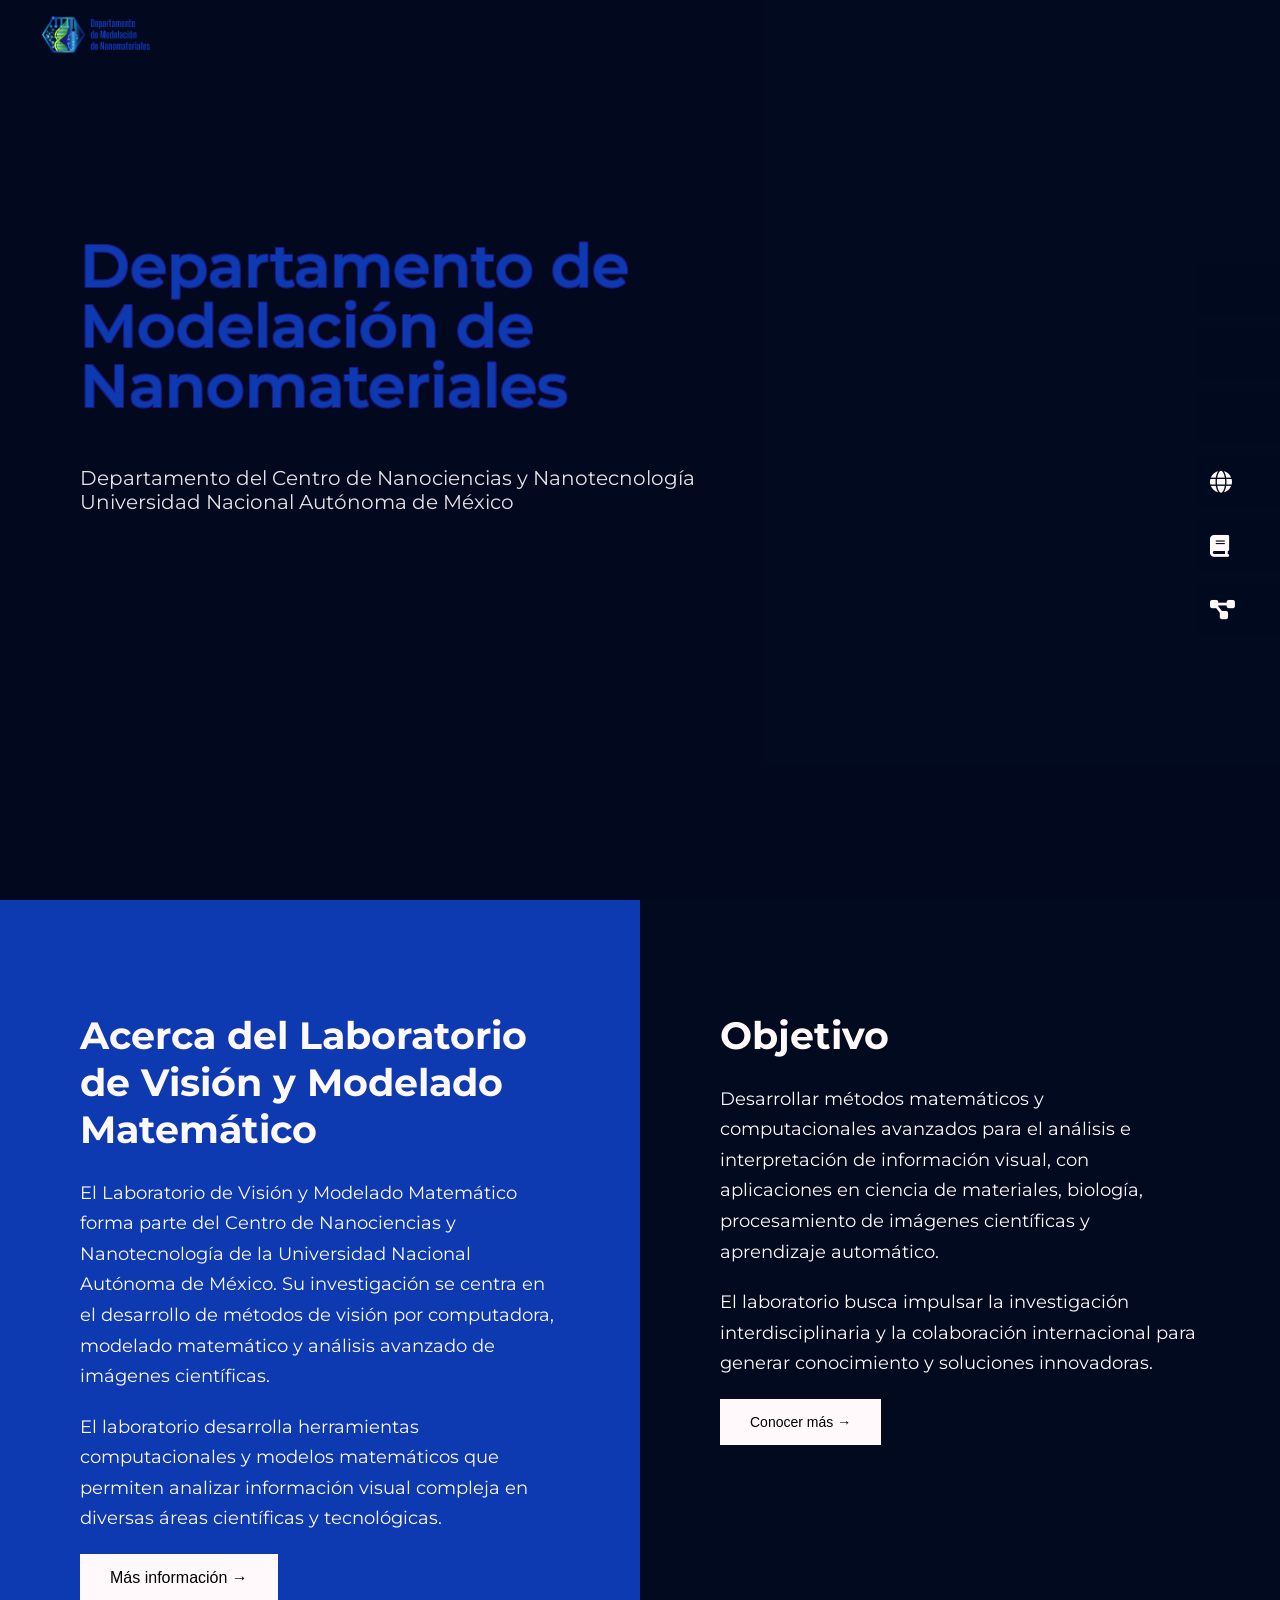
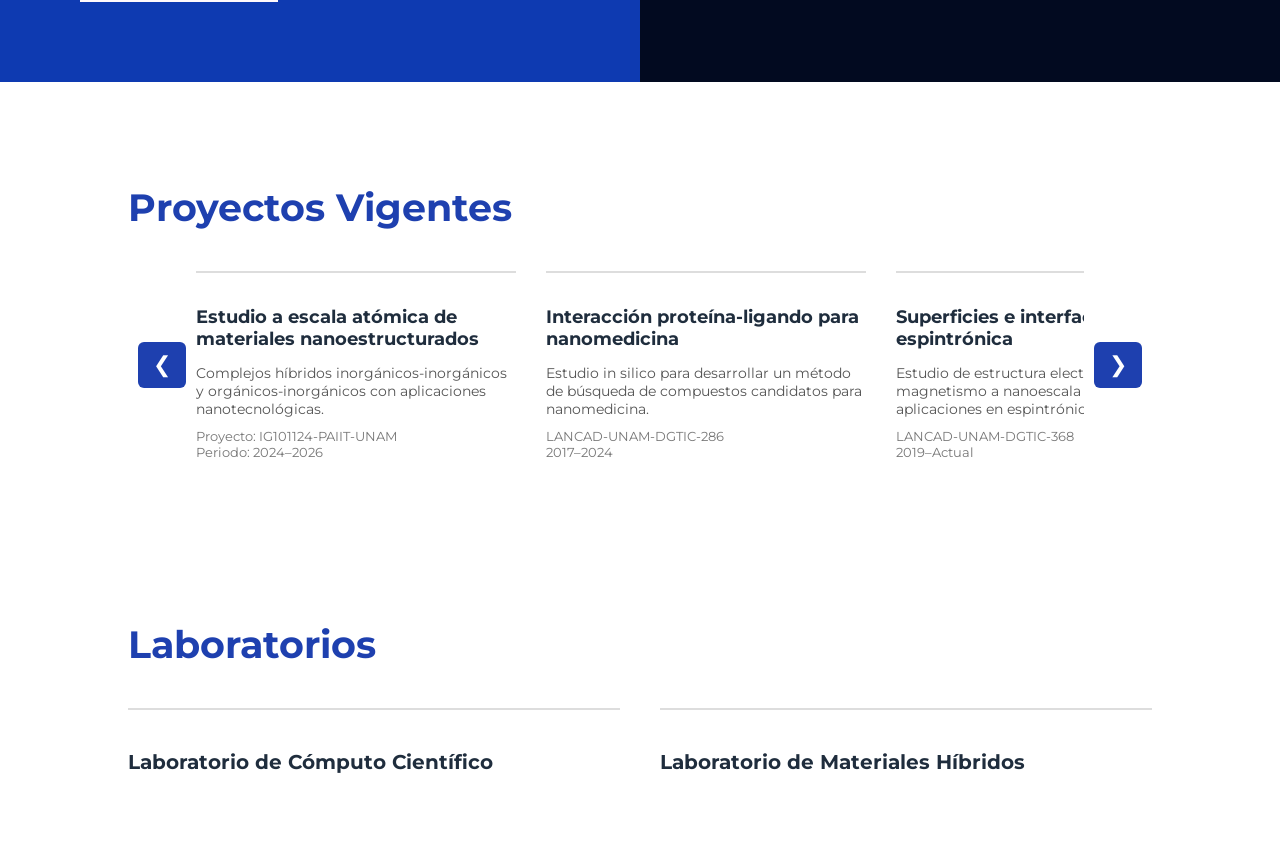
==== index.html @ 8026dc90 "Add files via upload" ====
<!DOCTYPE html>
<html lang="es">

<script src="script.js"></script>
<head>

<meta charset="UTF-8">
<meta name="viewport" content="width=device-width, initial-scale=1">

<title>LVMM</title>

<link rel="stylesheet" href="style.css">

<link rel="stylesheet"
href="https://cdnjs.cloudflare.com/ajax/libs/font-awesome/6.5.0/css/all.min.css">

<link href="https://fonts.googleapis.com/css2?family=Montserrat:wght@300;400;700&display=swap" rel="stylesheet">

</head>


<body>


<!-- HERO -->

<section class="hero">

<video autoplay muted loop class="video-bg">
<source src="videounam.mp4" type="video/mp4">
</video>

<div class="overlay"></div>


<!-- LOGO -->

<header class="top-bar">

<div class="logo-fixed">
<img src="logo.png">
</div>

</header>

<!-- TEXTO PRINCIPAL -->

<div class="hero-text">

<h1>
Departamento de <br>
Modelación de<br>
Nanomateriales
</h1>

<p>

Departamento del Centro de Nanociencias y Nanotecnología  
Universidad Nacional Autónoma de México

</p>

</div>

</section>



<!-- MENU DERECHO -->

<nav class="menu-right">

<ul>

<li>
<a href="#">
<i class="fas fa-microscope"></i>
<span>Líneas de investigación</span>
</a>
</li>

<li>
<a href="#">
<i class="fas fa-user"></i>
<span>Personal académico</span>
</a>
</li>

<li>
<a href="#">
<i class="fas fa-user-graduate"></i>
<span>Estudiantes asociados</span>
</a>
</li>

<li>
<a href="#">
<i class="fas fa-globe"></i>
<span>Colaboradores</span>
</a>
</li>

<li>
<a href="#">
<i class="fas fa-book"></i>
<span>Publicaciones</span>
</a>
</li>

<li>
<a href="#">
<i class="fas fa-diagram-project"></i>
<span>Proyectos</span>
</a>
</li>

</ul>

</nav>

<section class="about-section">

<div class="about-left">

<h2>Acerca del Laboratorio de Visión y Modelado Matemático</h2>

<p>
El Laboratorio de Visión y Modelado Matemático forma parte del 
Centro de Nanociencias y Nanotecnología de la Universidad Nacional Autónoma de México.
Su investigación se centra en el desarrollo de métodos de visión por computadora,
modelado matemático y análisis avanzado de imágenes científicas.
</p>

<p>
El laboratorio desarrolla herramientas computacionales y modelos matemáticos
que permiten analizar información visual compleja en diversas áreas científicas
y tecnológicas.
</p>

<button class="btn">
Más información →
</button>

</div>



<div class="about-right">

<h2>Objetivo</h2>

<p>
Desarrollar métodos matemáticos y computacionales avanzados
para el análisis e interpretación de información visual,
con aplicaciones en ciencia de materiales, biología,
procesamiento de imágenes científicas y aprendizaje automático.
</p>

<p>
El laboratorio busca impulsar la investigación interdisciplinaria
y la colaboración internacional para generar conocimiento
y soluciones innovadoras.
</p>

<button class="btn-light">
Conocer más →
</button>

</div>

</section>

<section class="projects">

<h2 class="section-title">Proyectos Vigentes</h2>

<div class="slider-container">

<button class="nav prev">&#10094;</button>

<div class="project-slider" id="slider">

<div class="project-card">
<h3>Estudio a escala atómica de materiales nanoestructurados</h3>
<p>
Complejos híbridos inorgánicos-inorgánicos y orgánicos-inorgánicos con aplicaciones nanotecnológicas.
</p>
<span>Proyecto: IG101124-PAIIT-UNAM</span>
<span>Periodo: 2024–2026</span>
</div>

<div class="project-card">
<h3>Interacción proteína-ligando para nanomedicina</h3>
<p>
Estudio in silico para desarrollar un método de búsqueda de compuestos candidatos para nanomedicina.
</p>
<span>LANCAD-UNAM-DGTIC-286</span>
<span>2017–2024</span>
</div>

<div class="project-card">
<h3>Superficies e interfaces para espintrónica</h3>
<p>
Estudio de estructura electrónica y magnetismo a nanoescala en materiales con aplicaciones en espintrónica.
</p>
<span>LANCAD-UNAM-DGTIC-368</span>
<span>2019–Actual</span>
</div>

<div class="project-card">
<h3>Materiales para espintrónica – LNS</h3>
<p>
Superficies e interfaces de materiales con aplicaciones en espintrónica.
</p>
<span>Proyecto 201901040N</span>
<span>2019–2022</span>
</div>

<div class="project-card">
<h3>Aleaciones de Heusler</h3>
<p>
Efecto de los arreglos atómicos superficiales en las propiedades magnéticas.
</p>
<span>Centro Nacional de Supercómputo (IPICYT)</span>
<span>2020–2022</span>
</div>

<div class="project-card">
<h3>Materiales 2D tipo MXenes</h3>
<p>
Estudio de carburos, carbonitruros y nitruros de metales de transición.
</p>
<span>IN110820-DGAPA-PAPIIT</span>
</div>

<div class="project-card">
<h3>Estructura electrónica de materiales</h3>
<p>
Cálculos ab initio de propiedades electrónicas de materiales con aplicaciones tecnológicas.
</p>
<span>LANCAD-UNAM-DGTIC-084</span>
<span>2022–Actual</span>
</div>

<div class="project-card">
<h3>Materiales para espintrónica y energía</h3>
<p>
Proyecto de supercómputo para estudiar materiales aplicados a catálisis y almacenamiento de energía.
</p>
<span>LANCAD-UNAM-DGTIC-422</span>
<span>2023–2024</span>
</div>

<div class="project-card">
<h3>Simulaciones computacionales de materiales</h3>
<p>
Estudio de materiales con aplicaciones en espintrónica, catálisis y almacenamiento de energía.
</p>
<span>Proyecto 202303054N – LNS</span>
<span>2023–2024</span>
</div>

</div>

<button class="nav next">&#10095;</button>

</div>

</section>

<section class="laboratories">

<h2 class="section-title">Laboratorios</h2>

<div class="lab-container">

<div class="lab-card">
<h3>Laboratorio de Cómputo Científico</h3>
</div>

<div class="lab-card">
<h3>Laboratorio de Materiales Híbridos</h3>
</div>

</div>

</section>

</body>

</html>
---- style.css ----
/* VARIABLES DE COLOR DEL DEPARTAMENTO */
:root{
--azul-principal:#0E3AB1;
--azul-acento:#2CC4FC;
--azul-secundario:#099DF3;
--negro-cientifico:#020A20;
--blanco-suave:#FFF9FB;
}

/* CONFIGURACION GENERAL */
body{
margin:0;
font-family:'Montserrat', sans-serif;
background:var(--negro-cientifico);
color:var(--blanco-suave);
}

/* HERO */
.hero{
position:relative;
height:100vh;
overflow:hidden;
}

/* VIDEO */
.video-bg{
position:absolute;
width:100%;
height:100%;
object-fit:cover;
}



/* OSCURECER VIDEO */
.overlay{
position:absolute;
width:100%;
height:100%;
background:rgba(2,10,32,0.65);
}

/* BARRA SUPERIOR */
.top-bar{
position:fixed;
top:0;
left:0;
width:100%;
padding:15px 40px;
z-index:1000;
transition:0.4s;
}

/* CUANDO HACES SCROLL */
.top-bar.scrolled{
background:rgba(2,10,32,0.9);
backdrop-filter:blur(8px);
box-shadow:0 2px 10px rgba(0,0,0,0.3);
}

/* LOGO */
.logo-fixed img{
width:110px;
transition:0.3s;
}

/* LOGO MAS PEQUEÑO AL SCROLL */
.top-bar.scrolled img{
width:90px;
}

/* TEXTO PRINCIPAL */
.hero-text{
position:absolute;
top:40%;
left:80px;
transform:translateY(-50%);
color:var(--blanco-suave);
max-width:700px;
z-index:3;
}

.hero-text h1{
font-size:60px;
font-weight:600;
line-height:1;
color:var(--azul-principal);

/* CONTORNO */
text-shadow:
-1px -1px 0 #1C177F,
1px -1px 0 #1C177F,
-1px 1px 0 #1C177F,
1px 1px 0 #1C177F;
}

.hero-text p{
font-size:20px;
opacity:0.9;
}

/* MENU DERECHO */
.menu-right{
position:fixed;
right:0;
top:50%;
transform:translateY(-50%);
z-index:10;
}
.menu-right ul{
list-style:none;
padding:0;
margin:0;
}
.menu-right li{
margin:12px 0;
}

/* BOTONES MENU */
.menu-right a{
display:flex;
align-items:center;
background:rgba(2,10,32,0.85);
color:var(--blanco-suave);
text-decoration:none;
padding:15px;
border-radius:12px 0 0 12px;
width:55px;
overflow:hidden;
transition:0.4s;
backdrop-filter:blur(10px);
}

/* ICONOS */
.menu-right i{
font-size:22px;
min-width:30px;
}

/* TEXTO MENU */
.menu-right span{
margin-left:15px;
white-space:nowrap;
opacity:0;
transition:0.3s;
}

/* HOVER MENU */
.menu-right a:hover{
width:260px;
background:#020A20;
color:#FFF9FB;
}
.menu-right a:hover span{
opacity:1;
}

/* SECCION ACERCA */
.about-section{
display:flex;
min-height:450px;
}

/* MITAD IZQUIERDA */
.about-left{
flex:1;
background:#0E3AB1;
color:#FFF9FB;
padding:80px;
}
.about-left h2{
font-size:38px;
margin-bottom:25px;
}
.about-left p{
font-size:18px;
line-height:1.7;
margin-bottom:20px;
}

/* MITAD DERECHA */
.about-right{
flex:1;
background:#020A20;
color:#FFF9FB;
padding:80px;
}

.about-right h2{
font-size:38px;
margin-bottom:25px;
}

.about-right p{
font-size:18px;
line-height:1.7;
margin-bottom:20px;
}

/* BOTONES */
.btn{
background:var(--blanco-suave);
border:none;
padding:15px 30px;
font-size:16px;
cursor:pointer;
transition:0.3s;
}

.btn:hover{
background:var(--azul-secundario);
color:var(--blanco-suave);
}

/* BOTON CLARO */
.btn-light{
background:var(--blanco-suave);
border:none;
padding:15px 30px;
font-size:14px;
cursor:pointer;
transition:0.3s;
}

.btn-light:hover{
background:var(--negro-cientifico);
color:var(--blanco-suave);
}

.projects{
background:white;
padding:70px 10%;
}

.section-title{
font-size:38px;
color:#1e40af;
margin-bottom:40px;
}

.slider-container{
display:flex;
align-items:center;
position:relative;
}

.project-slider{
display:flex;
overflow-x:auto;
scroll-behavior:smooth;
gap:30px;
}

.project-card{
min-width:320px;
border-top:2px solid #ddd;
padding-top:15px;
}

.project-card h3{
font-size:18px;
color:#1f2d3d;
margin-bottom:10px;
}

.project-card p{
font-size:14px;
color:#555;
margin-bottom:10px;
}

.project-card span{
display:block;
font-size:13px;
color:#777;
}

.nav{
background:#1e40af;
color:white;
border:none;
font-size:22px;
padding:10px 15px;
cursor:pointer;
border-radius:6px;
margin:0 10px;
}

.laboratories{
background:white;
padding:60px 10%;
}

.lab-container{
display:flex;
gap:40px;
}

.lab-card{
flex:1;
border-top:2px solid #ddd;
padding-top:20px;
}

.lab-card h3{
font-size:20px;
color:#1f2d3d;
}
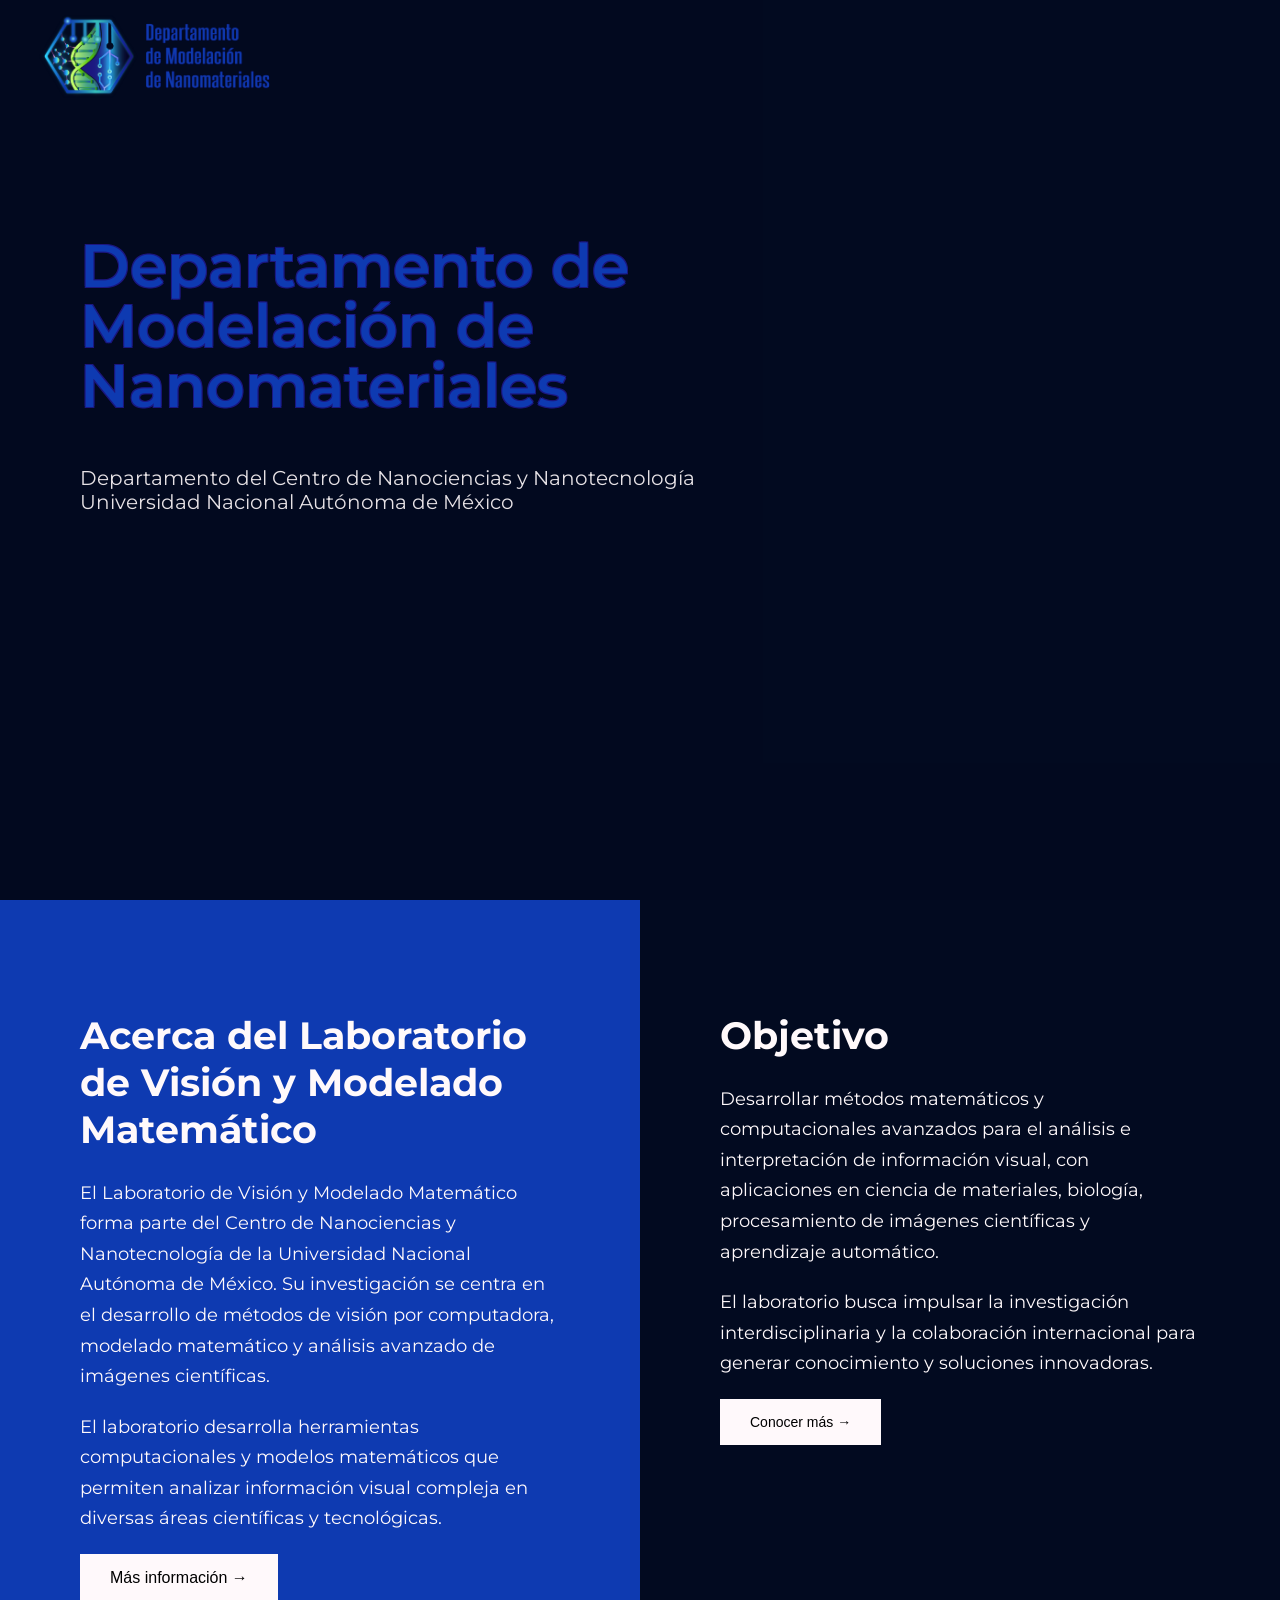
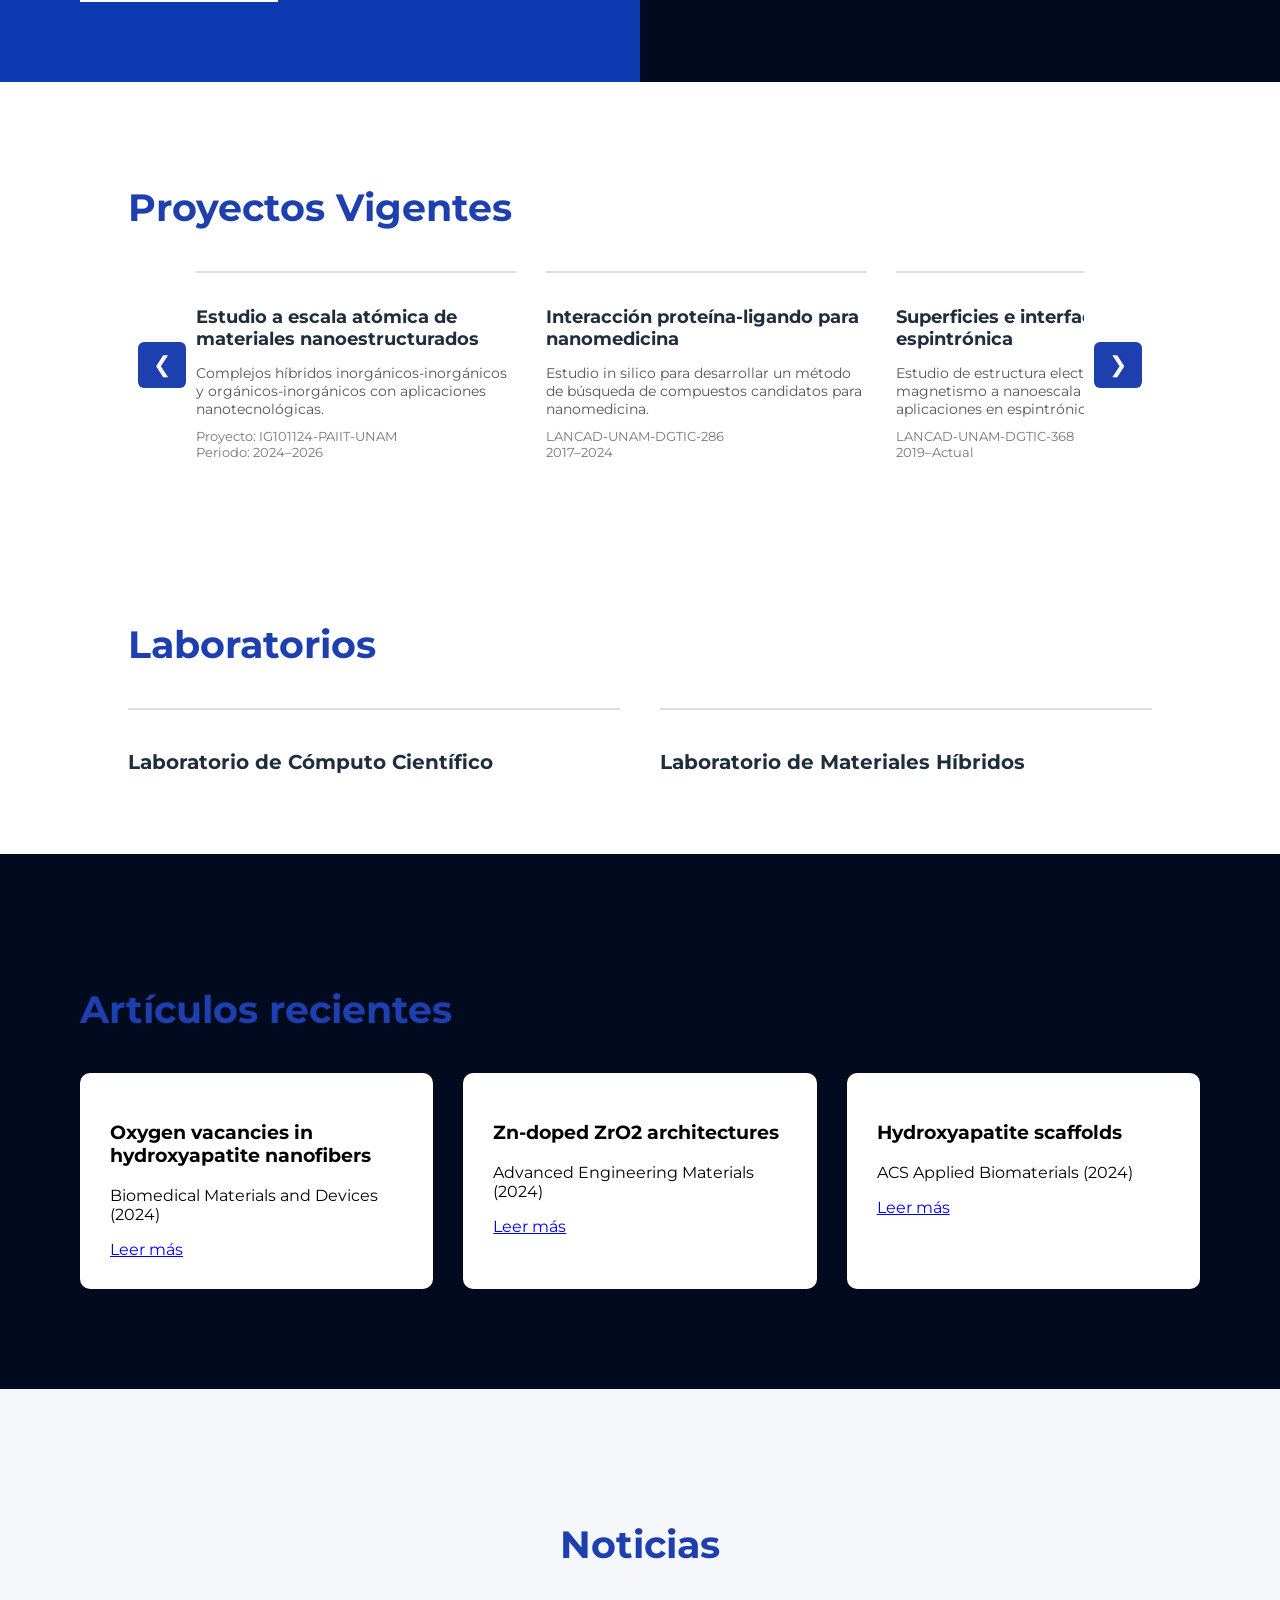
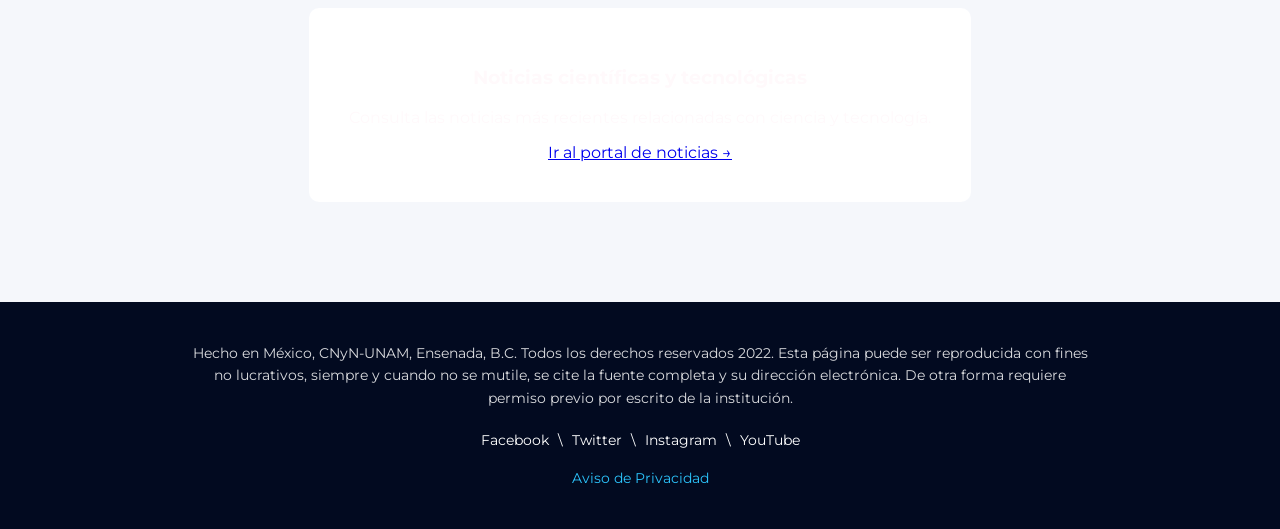
==== commit 82161e52: "Add files via upload" ====
--- a/index.html
+++ b/index.html
@@ -15,6 +15,8 @@
 href="https://cdnjs.cloudflare.com/ajax/libs/font-awesome/6.5.0/css/all.min.css">
 
 <link href="https://fonts.googleapis.com/css2?family=Montserrat:wght@300;400;700&display=swap" rel="stylesheet">
+
+</div>
 
 </head>
 
@@ -41,19 +43,20 @@
 <img src="logo.png">
 </div>
 
+
 </header>
 
 <!-- TEXTO PRINCIPAL -->
 
 <div class="hero-text">
 
-<h1>
+<h1 id="titulo">
 Departamento de <br>
 Modelación de<br>
 Nanomateriales
 </h1>
 
-<p>
+<p id="descripcion">
 
 Departamento del Centro de Nanociencias y Nanotecnología  
 Universidad Nacional Autónoma de México
@@ -68,70 +71,63 @@
 
 <!-- MENU DERECHO -->
 
-<nav class="menu-right">
-
-<ul>
-
-<li>
-<a href="#">
-<i class="fas fa-microscope"></i>
-<span>Líneas de investigación</span>
-</a>
-</li>
-
-<li>
-<a href="#">
-<i class="fas fa-user"></i>
-<span>Personal académico</span>
-</a>
-</li>
-
-<li>
-<a href="#">
-<i class="fas fa-user-graduate"></i>
-<span>Estudiantes asociados</span>
-</a>
-</li>
-
-<li>
-<a href="#">
-<i class="fas fa-globe"></i>
-<span>Colaboradores</span>
-</a>
-</li>
-
-<li>
-<a href="#">
-<i class="fas fa-book"></i>
-<span>Publicaciones</span>
-</a>
-</li>
-
-<li>
-<a href="#">
-<i class="fas fa-diagram-project"></i>
-<span>Proyectos</span>
-</a>
-</li>
-
-</ul>
-
-</nav>
+<div class="carousel">
+
+<div class="carousel-track">
+
+<div class="carousel-item" data-target="lineas">
+<i class="fas fa-microscope"></i><span id="menu-lineas">Líneas de investigación</span>
+</div>
+
+<div class="carousel-item" data-target="personal">
+<i class="fas fa-user-tie"></i><span id="menu-personal">Personal</span>
+</div>
+
+<div class="carousel-item" data-target="estudiantes">
+<i class="fas fa-graduation-cap"></i><span id="menu-estudiantes">Estudiantes</span>
+</div>
+
+<div class="carousel-item" data-target="colaboradores">
+<i class="fas fa-handshake"></i><span id="menu-colaboradores">Colaboradores</span>
+</div>
+
+<div class="carousel-item" data-target="laboratorios">
+<i class="fas fa-vials"></i><span id="menu-laboratorios">Laboratorios</span>
+</div>
+
+<div class="carousel-item" data-target="publicaciones">
+<i class="fas fa-file-alt"></i><span id="menu-publicaciones">Publicaciones</span>
+</div>
+
+<div class="carousel-item" data-target="proyectos">
+<i class="fas fa-diagram-project"></i><span id="menu-proyectos">Proyectos</span>
+</div>
+
+<div class="carousel-item" data-target="noticias">
+<i class="fas fa-broadcast-tower"></i><span id="menu-noticias">Noticias</span>
+</div>
+
+<div class="carousel-item spacer"></div>
+
+</div>
+
+</div>
+
 
 <section class="about-section">
 
 <div class="about-left">
 
-<h2>Acerca del Laboratorio de Visión y Modelado Matemático</h2>
-
-<p>
+<h2 id="about-title">Acerca del Laboratorio de Visión y Modelado Matemático</h2>
+
+<p id="about-text1">
 El Laboratorio de Visión y Modelado Matemático forma parte del 
 Centro de Nanociencias y Nanotecnología de la Universidad Nacional Autónoma de México.
 Su investigación se centra en el desarrollo de métodos de visión por computadora,
 modelado matemático y análisis avanzado de imágenes científicas.
 </p>
 
-<p>
+<p id="about-text2">
 El laboratorio desarrolla herramientas computacionales y modelos matemáticos
 que permiten analizar información visual compleja en diversas áreas científicas
 y tecnológicas.
@@ -147,16 +143,16 @@
 
 <div class="about-right">
 
-<h2>Objetivo</h2>
-
-<p>
+<h2 id="objetivo-title">Objetivo</h2>
+
+<p id="objetivo-text1">
 Desarrollar métodos matemáticos y computacionales avanzados
 para el análisis e interpretación de información visual,
 con aplicaciones en ciencia de materiales, biología,
 procesamiento de imágenes científicas y aprendizaje automático.
 </p>
 
-<p>
+<p id="objetivo-text2">
 El laboratorio busca impulsar la investigación interdisciplinaria
 y la colaboración internacional para generar conocimiento
 y soluciones innovadoras.
@@ -172,7 +168,7 @@
 
 <section class="projects">
 
-<h2 class="section-title">Proyectos Vigentes</h2>
+<h2 class="section-title" id="proyectos-title">Proyectos Vigentes</h2>
 
 <div class="slider-container">
 
@@ -181,8 +177,8 @@
 <div class="project-slider" id="slider">
 
 <div class="project-card">
-<h3>Estudio a escala atómica de materiales nanoestructurados</h3>
-<p>
+<h3 id="p1">Estudio a escala atómica de materiales nanoestructurados</h3>
+<p id="p1-text">
 Complejos híbridos inorgánicos-inorgánicos y orgánicos-inorgánicos con aplicaciones nanotecnológicas.
 </p>
 <span>Proyecto: IG101124-PAIIT-UNAM</span>
@@ -190,8 +186,8 @@
 </div>
 
 <div class="project-card">
-<h3>Interacción proteína-ligando para nanomedicina</h3>
-<p>
+<h3 id="p2">Interacción proteína-ligando para nanomedicina</h3>
+<p id="p2-text">
 Estudio in silico para desarrollar un método de búsqueda de compuestos candidatos para nanomedicina.
 </p>
 <span>LANCAD-UNAM-DGTIC-286</span>
@@ -199,8 +195,8 @@
 </div>
 
 <div class="project-card">
-<h3>Superficies e interfaces para espintrónica</h3>
-<p>
+<h3 id="p3">Superficies e interfaces para espintrónica</h3>
+<p id="p3-text">
 Estudio de estructura electrónica y magnetismo a nanoescala en materiales con aplicaciones en espintrónica.
 </p>
 <span>LANCAD-UNAM-DGTIC-368</span>
@@ -208,8 +204,8 @@
 </div>
 
 <div class="project-card">
-<h3>Materiales para espintrónica – LNS</h3>
-<p>
+<h3 id="p4">Materiales para espintrónica – LNS</h3>
+<p id="p4-text">
 Superficies e interfaces de materiales con aplicaciones en espintrónica.
 </p>
 <span>Proyecto 201901040N</span>
@@ -217,8 +213,8 @@
 </div>
 
 <div class="project-card">
-<h3>Aleaciones de Heusler</h3>
-<p>
+<h3 id="p5">Aleaciones de Heusler</h3>
+<p id="p5-text">
 Efecto de los arreglos atómicos superficiales en las propiedades magnéticas.
 </p>
 <span>Centro Nacional de Supercómputo (IPICYT)</span>
@@ -226,16 +222,16 @@
 </div>
 
 <div class="project-card">
-<h3>Materiales 2D tipo MXenes</h3>
-<p>
+<h3 id="p6">Materiales 2D tipo MXenes</h3>
+<p id="p6-text">
 Estudio de carburos, carbonitruros y nitruros de metales de transición.
 </p>
 <span>IN110820-DGAPA-PAPIIT</span>
 </div>
 
 <div class="project-card">
-<h3>Estructura electrónica de materiales</h3>
-<p>
+<h3 id="p7">Estructura electrónica de materiales</h3>
+<p id="p7-text">
 Cálculos ab initio de propiedades electrónicas de materiales con aplicaciones tecnológicas.
 </p>
 <span>LANCAD-UNAM-DGTIC-084</span>
@@ -243,8 +239,8 @@
 </div>
 
 <div class="project-card">
-<h3>Materiales para espintrónica y energía</h3>
-<p>
+<h3 id="p8">Materiales para espintrónica y energía</h3>
+<p id="p8-text">
 Proyecto de supercómputo para estudiar materiales aplicados a catálisis y almacenamiento de energía.
 </p>
 <span>LANCAD-UNAM-DGTIC-422</span>
@@ -252,8 +248,8 @@
 </div>
 
 <div class="project-card">
-<h3>Simulaciones computacionales de materiales</h3>
-<p>
+<h3 id="p9">Simulaciones computacionales de materiales</h3>
+<p id="p9-text">
 Estudio de materiales con aplicaciones en espintrónica, catálisis y almacenamiento de energía.
 </p>
 <span>Proyecto 202303054N – LNS</span>
@@ -270,21 +266,93 @@
 
 <section class="laboratories">
 
-<h2 class="section-title">Laboratorios</h2>
+<h2 class="section-title" id="lab-title">Laboratorios</h2>
 
 <div class="lab-container">
 
 <div class="lab-card">
-<h3>Laboratorio de Cómputo Científico</h3>
+<h3 id="lab1">Laboratorio de Cómputo Científico</h3>
 </div>
 
 <div class="lab-card">
-<h3>Laboratorio de Materiales Híbridos</h3>
-</div>
-
-</div>
-
-</section>
+<h3 id="lab2">Laboratorio de Materiales Híbridos</h3>
+</div>
+
+</div>
+
+</section>
+
+<section class="articles-section">
+
+<h2 class="section-title" id="articulos-title">Artículos recientes</h2>
+
+<div class="articles-container">
+
+<div class="article-card">
+<h3 id="art1">Oxygen vacancies in hydroxyapatite nanofibers</h3>
+<p>Biomedical Materials and Devices (2024)</p>
+<a href="#">Leer más</a>
+</div>
+
+<div class="article-card">
+<h3 id="art2">Zn-doped ZrO2 architectures</h3>
+<p>Advanced Engineering Materials (2024)</p>
+<a href="#">Leer más</a>
+</div>
+
+<div class="article-card">
+<h3 id="art3">Hydroxyapatite scaffolds</h3>
+<p>ACS Applied Biomaterials (2024)</p>
+<a href="#">Leer más</a>
+</div>
+
+</div>
+
+</section>
+
+<section class="news-section">
+
+<h2 class="section-title" id="noticias-title">Noticias</h2>
+
+<div class="news-card">
+
+<h3 id="news-sub">Noticias científicas y tecnológicas</h3>
+
+<p id="news-text">
+Consulta las noticias más recientes relacionadas con ciencia y tecnología.
+</p>
+
+<a href="https://nanoticiafrontera.blogspot.com/" target="_blank">
+Ir al portal de noticias →
+</a>
+
+</div>
+
+</section>
+
+<footer class="footer">
+
+<p>
+Hecho en México, CNyN-UNAM, Ensenada, B.C. Todos los derechos reservados 2022. 
+Esta página puede ser reproducida con fines no lucrativos, siempre y cuando no se mutile, 
+se cite la fuente completa y su dirección electrónica. De otra forma requiere permiso previo por escrito de la institución.
+</p>
+
+<div class="social">
+
+<a href="#">Facebook</a>
+<span>\</span>
+<a href="#">Twitter</a>
+<span>\</span>
+<a href="#">Instagram</a>
+<span>\</span>
+<a href="#">YouTube</a>
+
+</div>
+
+<a href="https://privacidad.ens.cnyn.unam.mx/1" class="privacy">Aviso de Privacidad</a>
+
+</footer>
 
 </body>
 
--- a/style.css
+++ b/style.css
@@ -60,13 +60,12 @@
 
 /* LOGO */
 .logo-fixed img{
-width:110px;
-transition:0.3s;
+width:230px;
 }
 
 /* LOGO MAS PEQUEÑO AL SCROLL */
 .top-bar.scrolled img{
-width:90px;
+width:100px;
 }
 
 /* TEXTO PRINCIPAL */
@@ -306,3 +305,184 @@
 font-size:20px;
 color:#1f2d3d;
 }
+
+.articles-section{
+padding:100px 80px;
+background:#020A20;
+}
+
+.articles-container{
+display:flex;
+gap:30px;
+}
+
+.article-card{
+background:white;
+color:black;
+padding:30px;
+border-radius:10px;
+flex:1;
+transition:0.3s;
+}
+
+.article-card:hover{
+transform:translateY(-10px);
+}
+
+/* ===== CARRUSEL ===== */
+
+/* CONTENEDOR PRINCIPAL */
+.carousel{
+position:fixed;
+top:70px;
+left:0;
+width:100%;
+
+background:rgba(2,10,32,0.9);
+backdrop-filter:blur(10px);
+
+padding:10px 40px;
+
+z-index:999;
+
+box-shadow:0 5px 20px rgba(0,0,0,0.4);
+
+/* oculto al inicio */
+opacity:0;
+pointer-events:none;
+
+transition:0.4s;
+}
+
+/* aparece al hacer scroll */
+.carousel.show{
+opacity:1;
+pointer-events:auto;
+}
+
+
+/* TRACK */
+.carousel-track{
+display:flex;
+gap:15px;
+
+overflow-x:auto;
+scroll-behavior:smooth;
+
+cursor:grab;
+
+/* efecto snap */
+scroll-snap-type:x mandatory;
+}
+
+/* ocultar scroll */
+.carousel-track::-webkit-scrollbar{
+display:none;
+}
+
+
+/* ITEMS */
+.carousel-item{
+display:flex;
+align-items:center;
+gap:10px;
+
+background:#0E3AB1;
+color:white;
+
+padding:12px 18px;
+font-size:16px;
+
+border-radius:8px;
+
+cursor:pointer;
+transition:0.3s;
+
+white-space:nowrap;
+
+min-width:150px; /* clave para scroll */
+flex-shrink:0;
+
+/* snap */
+scroll-snap-align:start;
+}
+
+/* ICONOS */
+.carousel-item i{
+font-size:18px;
+}
+
+
+/* HOVER */
+.carousel-item:hover{
+background:#2CC4FC;
+color:#020A20;
+}
+
+
+/* ACTIVO */
+.carousel-item.active{
+background:#2CC4FC;
+color:#020A20;
+}
+
+.carousel-item.spacer{
+min-width:40px; /* tamaño del espacio */
+background:transparent;
+pointer-events:none;
+}
+
+
+.news-section{
+padding:100px 80px;
+background:#f5f7fb;
+text-align:center;
+}
+
+.news-card{
+background:white;
+padding:40px;
+border-radius:10px;
+display:inline-block;
+}
+
+.footer{
+background:#020A20; /* azul marino */
+color:white;
+text-align:center;
+padding:40px 20px;
+font-size:14px;
+line-height:1.6;
+}
+
+.footer p{
+max-width:900px;
+margin:0 auto 20px auto;
+opacity:0.85;
+}
+
+.footer .social{
+margin-bottom:15px;
+}
+
+.footer .social a{
+color:white;
+text-decoration:none;
+margin:0 5px;
+transition:0.3s;
+}
+
+.footer .social a:hover{
+color:#2CC4FC;
+}
+
+.footer .privacy{
+display:block;
+margin-top:10px;
+color:#2CC4FC;
+text-decoration:none;
+}
+
+.footer .privacy:hover{
+text-decoration:underline;
+}
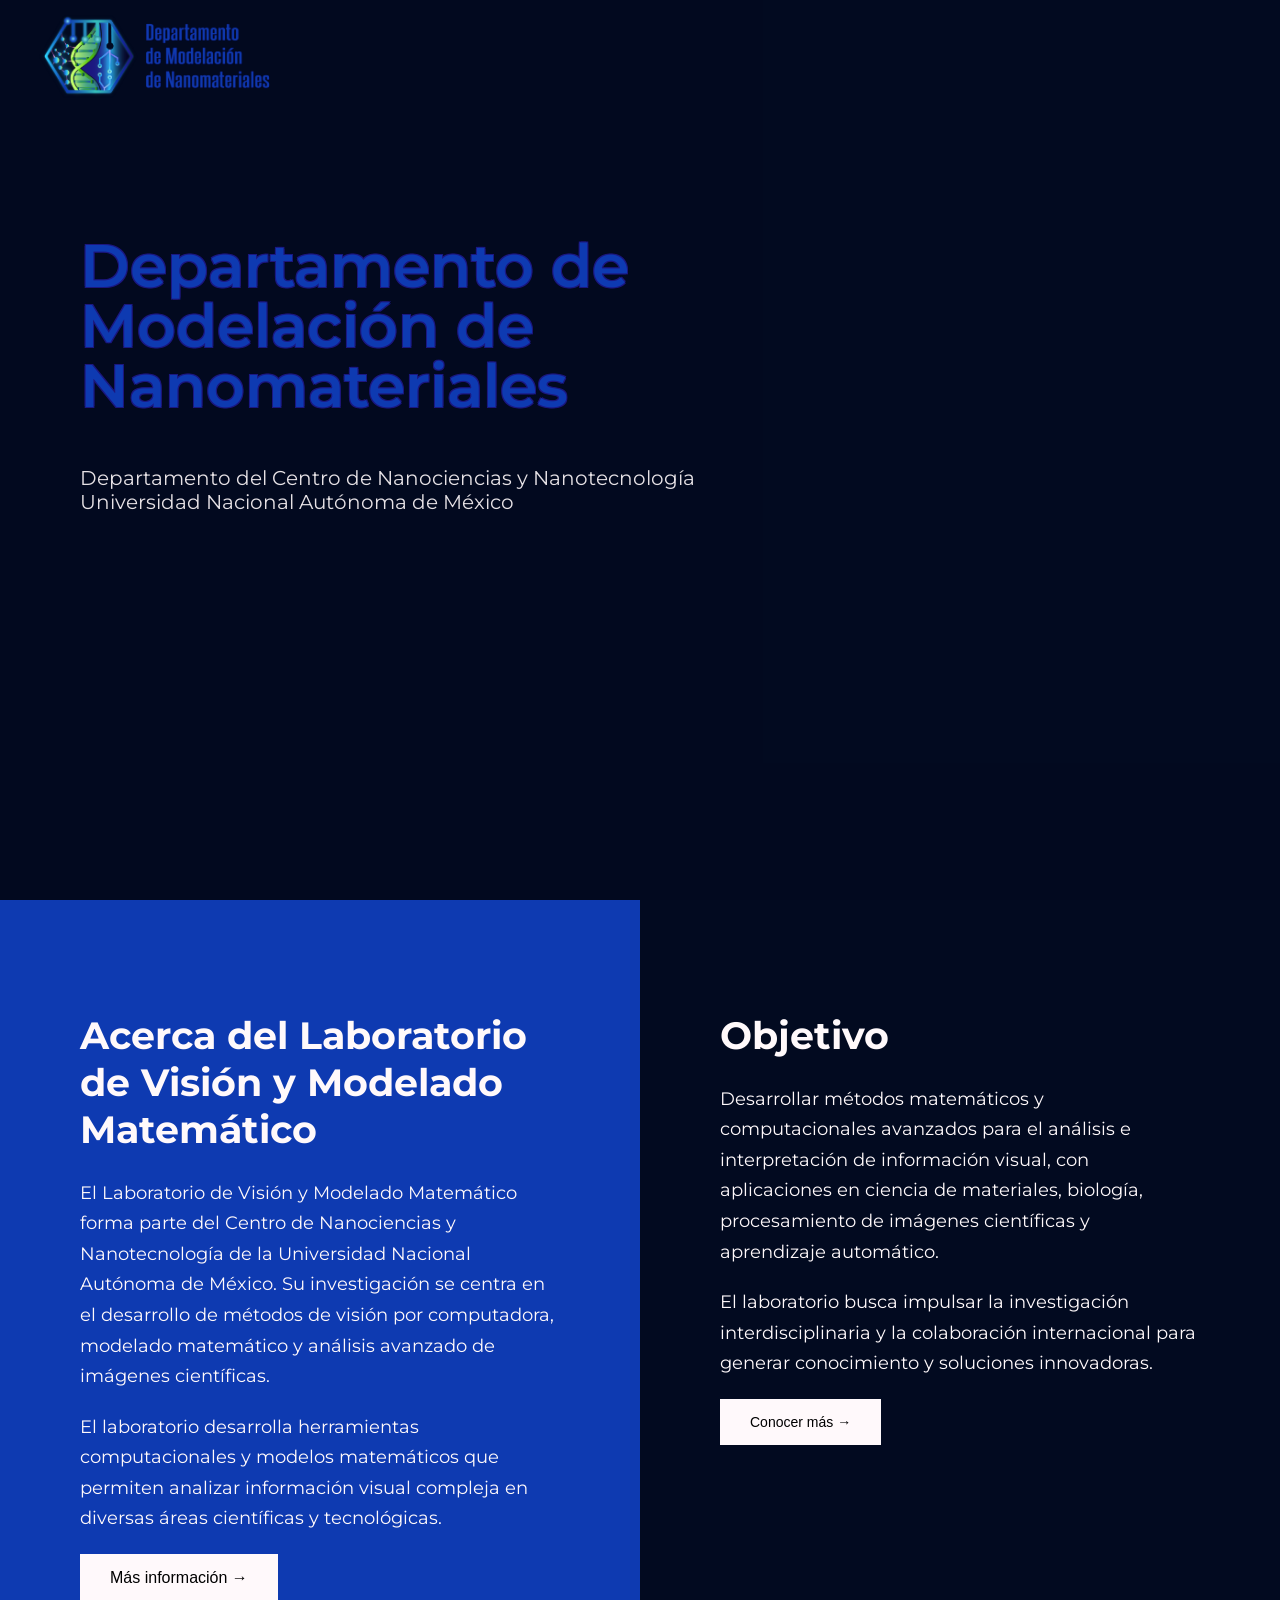
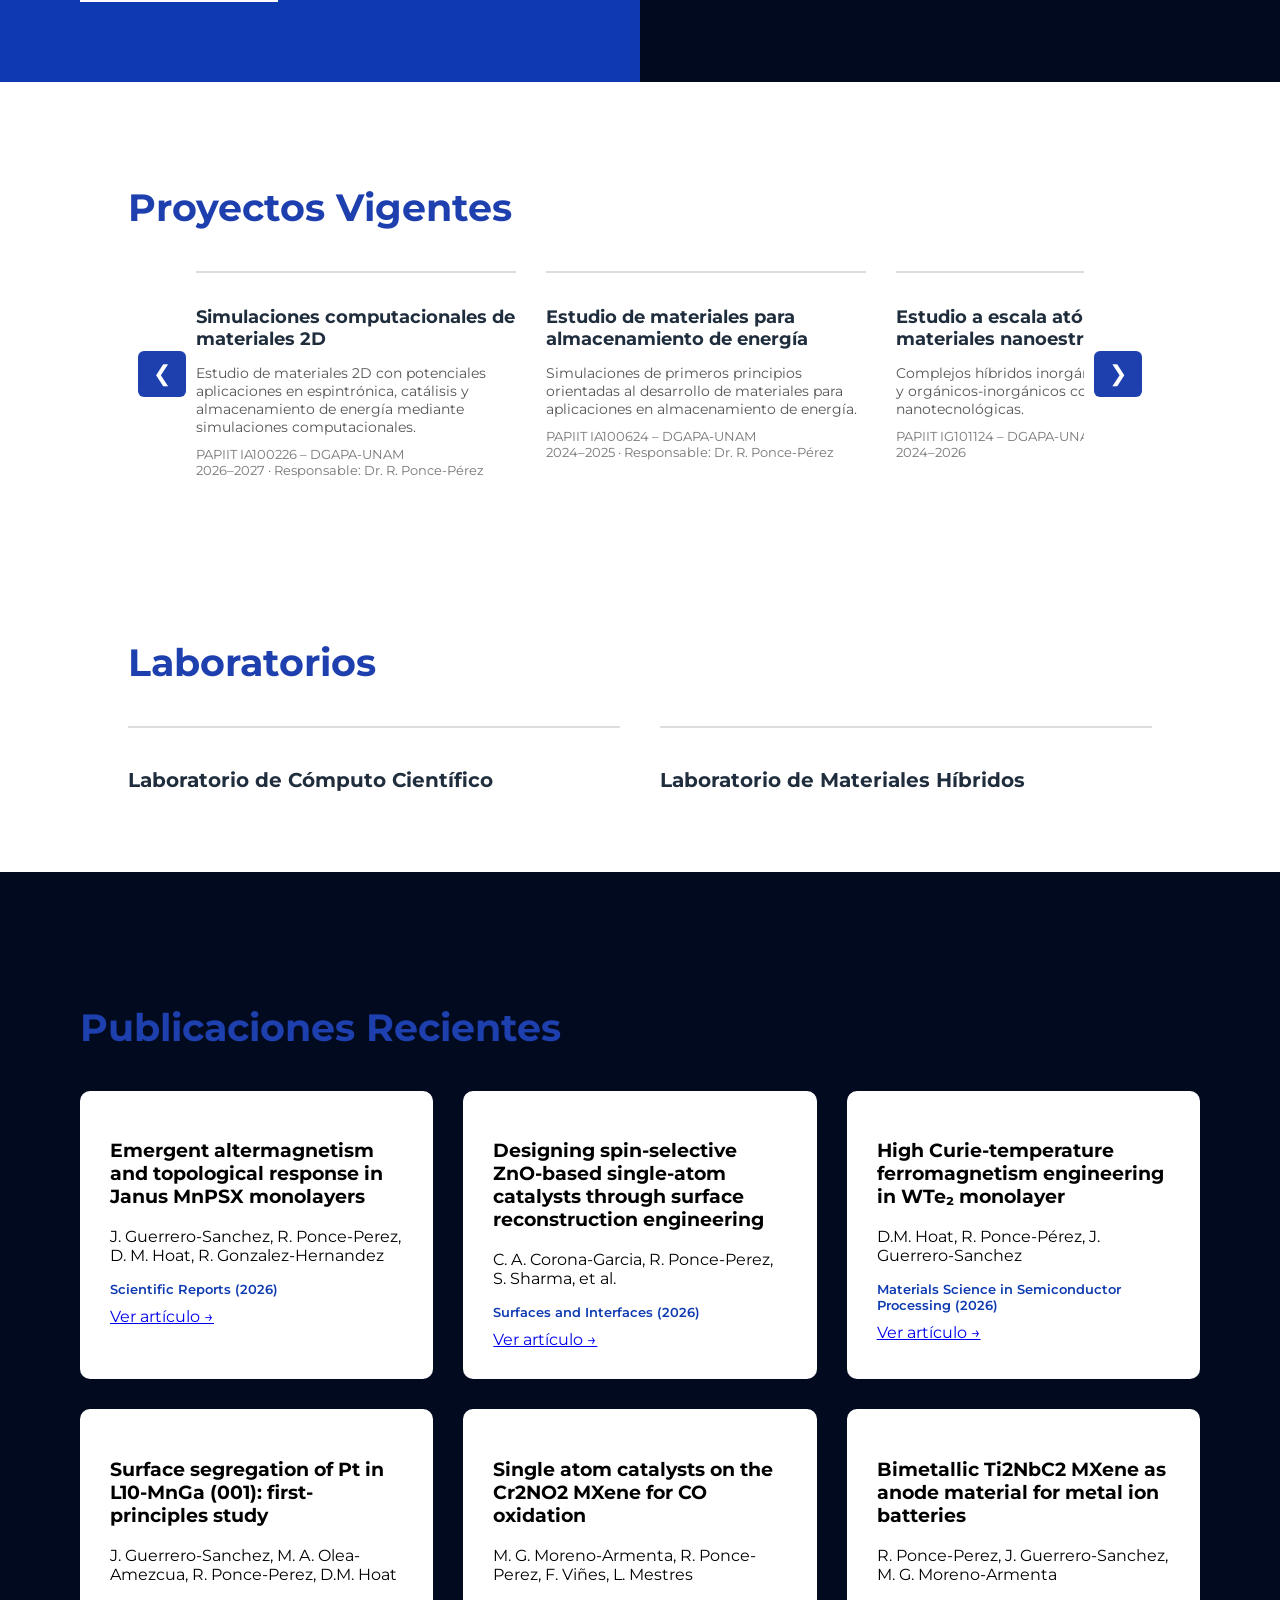
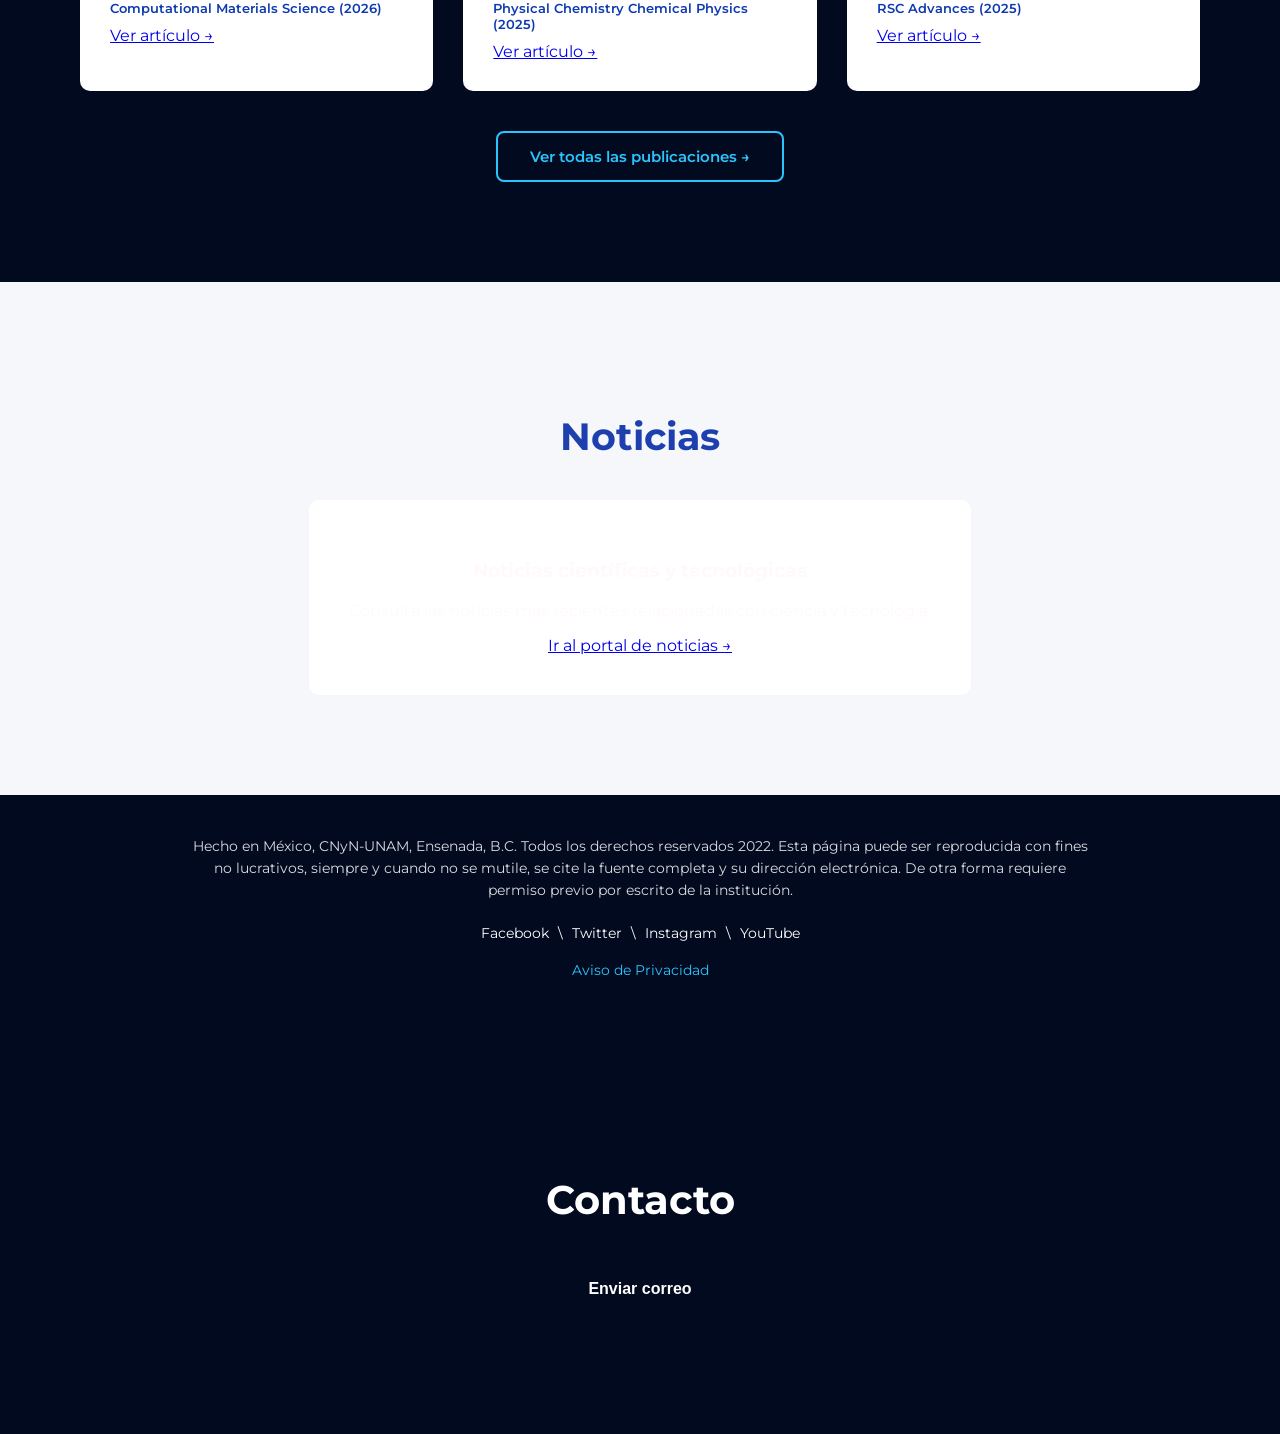
==== commit 8a86c439: "Add files via upload" ====
--- a/index.html
+++ b/index.html
@@ -83,7 +83,7 @@
 <i class="fas fa-user-tie"></i><span id="menu-personal">Personal</span>
 </div>
 
-<div class="carousel-item" data-target="estudiantes">
+<div class="carousel-item" onclick="window.location.href='estudiantes.html'" style="cursor:pointer;">
 <i class="fas fa-graduation-cap"></i><span id="menu-estudiantes">Estudiantes</span>
 </div>
 
@@ -114,7 +114,7 @@
 </div>
 
 
-<section class="about-section">
+<section class="about-section" id="lineas">
 
 <div class="about-left">
 
@@ -166,7 +166,7 @@
 
 </section>
 
-<section class="projects">
+<section class="projects" id="proyectos">
 
 <h2 class="section-title" id="proyectos-title">Proyectos Vigentes</h2>
 
@@ -177,83 +177,66 @@
 <div class="project-slider" id="slider">
 
 <div class="project-card">
-<h3 id="p1">Estudio a escala atómica de materiales nanoestructurados</h3>
-<p id="p1-text">
+<h3>Simulaciones computacionales de materiales 2D</h3>
+<p>
+Estudio de materiales 2D con potenciales aplicaciones en espintrónica, catálisis y almacenamiento de energía mediante simulaciones computacionales.
+</p>
+<span>PAPIIT IA100226 – DGAPA-UNAM</span>
+<span>2026–2027 · Responsable: Dr. R. Ponce-Pérez</span>
+</div>
+
+<div class="project-card">
+<h3>Estudio de materiales para almacenamiento de energía</h3>
+<p>
+Simulaciones de primeros principios orientadas al desarrollo de materiales para aplicaciones en almacenamiento de energía.
+</p>
+<span>PAPIIT IA100624 – DGAPA-UNAM</span>
+<span>2024–2025 · Responsable: Dr. R. Ponce-Pérez</span>
+</div>
+
+<div class="project-card">
+<h3>Estudio a escala atómica de materiales nanoestructurados</h3>
+<p>
 Complejos híbridos inorgánicos-inorgánicos y orgánicos-inorgánicos con aplicaciones nanotecnológicas.
 </p>
-<span>Proyecto: IG101124-PAIIT-UNAM</span>
-<span>Periodo: 2024–2026</span>
-</div>
-
-<div class="project-card">
-<h3 id="p2">Interacción proteína-ligando para nanomedicina</h3>
-<p id="p2-text">
-Estudio in silico para desarrollar un método de búsqueda de compuestos candidatos para nanomedicina.
-</p>
-<span>LANCAD-UNAM-DGTIC-286</span>
-<span>2017–2024</span>
-</div>
-
-<div class="project-card">
-<h3 id="p3">Superficies e interfaces para espintrónica</h3>
-<p id="p3-text">
-Estudio de estructura electrónica y magnetismo a nanoescala en materiales con aplicaciones en espintrónica.
-</p>
-<span>LANCAD-UNAM-DGTIC-368</span>
-<span>2019–Actual</span>
-</div>
-
-<div class="project-card">
-<h3 id="p4">Materiales para espintrónica – LNS</h3>
-<p id="p4-text">
-Superficies e interfaces de materiales con aplicaciones en espintrónica.
-</p>
-<span>Proyecto 201901040N</span>
-<span>2019–2022</span>
-</div>
-
-<div class="project-card">
-<h3 id="p5">Aleaciones de Heusler</h3>
-<p id="p5-text">
-Efecto de los arreglos atómicos superficiales en las propiedades magnéticas.
-</p>
-<span>Centro Nacional de Supercómputo (IPICYT)</span>
-<span>2020–2022</span>
-</div>
-
-<div class="project-card">
-<h3 id="p6">Materiales 2D tipo MXenes</h3>
-<p id="p6-text">
-Estudio de carburos, carbonitruros y nitruros de metales de transición.
-</p>
-<span>IN110820-DGAPA-PAPIIT</span>
-</div>
-
-<div class="project-card">
-<h3 id="p7">Estructura electrónica de materiales</h3>
-<p id="p7-text">
-Cálculos ab initio de propiedades electrónicas de materiales con aplicaciones tecnológicas.
+<span>PAPIIT IG101124 – DGAPA-UNAM</span>
+<span>2024–2026</span>
+</div>
+
+<div class="project-card">
+<h3>Materiales con aplicaciones en espintrónica, catálisis y energía</h3>
+<p>
+Proyecto de supercómputo para el estudio de superficies, interfaces y materiales 2D con aplicaciones tecnológicas avanzadas.
+</p>
+<span>LANCAD-UNAM-DGTIC-422</span>
+<span>2024–2025 · Responsable: Dr. R. Ponce-Pérez</span>
+</div>
+
+<div class="project-card">
+<h3>Simulaciones computacionales – LNS</h3>
+<p>
+Estudio de materiales con potenciales aplicaciones en espintrónica, catálisis y almacenamiento de energía en el Laboratorio Nacional de Supercómputo del Sureste.
+</p>
+<span>LNS 202303054N</span>
+<span>2023–2024</span>
+</div>
+
+<div class="project-card">
+<h3>Estructura electrónica de materiales – Supercómputo</h3>
+<p>
+Cálculos ab initio de propiedades electrónicas y magnéticas de materiales con aplicaciones tecnológicas en espintrónica y catálisis.
 </p>
 <span>LANCAD-UNAM-DGTIC-084</span>
 <span>2022–Actual</span>
 </div>
 
 <div class="project-card">
-<h3 id="p8">Materiales para espintrónica y energía</h3>
-<p id="p8-text">
-Proyecto de supercómputo para estudiar materiales aplicados a catálisis y almacenamiento de energía.
-</p>
-<span>LANCAD-UNAM-DGTIC-422</span>
-<span>2023–2024</span>
-</div>
-
-<div class="project-card">
-<h3 id="p9">Simulaciones computacionales de materiales</h3>
-<p id="p9-text">
-Estudio de materiales con aplicaciones en espintrónica, catálisis y almacenamiento de energía.
-</p>
-<span>Proyecto 202303054N – LNS</span>
-<span>2023–2024</span>
+<h3>Materiales 2D tipo MXenes</h3>
+<p>
+Estudio de carburos, carbonitruros y nitruros de metales de transición tipo MXene y sus aplicaciones en almacenamiento de energía.
+</p>
+<span>IN110820 – DGAPA-PAPIIT</span>
+<span>2020–2023</span>
 </div>
 
 </div>
@@ -264,7 +247,7 @@
 
 </section>
 
-<section class="laboratories">
+<section class="laboratories" id="laboratorios">
 
 <h2 class="section-title" id="lab-title">Laboratorios</h2>
 
@@ -282,35 +265,65 @@
 
 </section>
 
-<section class="articles-section">
-
-<h2 class="section-title" id="articulos-title">Artículos recientes</h2>
+<section class="articles-section" id="publicaciones">
+
+<h2 class="section-title" id="articulos-title">Publicaciones Recientes</h2>
 
 <div class="articles-container">
 
 <div class="article-card">
-<h3 id="art1">Oxygen vacancies in hydroxyapatite nanofibers</h3>
-<p>Biomedical Materials and Devices (2024)</p>
-<a href="#">Leer más</a>
-</div>
-
-<div class="article-card">
-<h3 id="art2">Zn-doped ZrO2 architectures</h3>
-<p>Advanced Engineering Materials (2024)</p>
-<a href="#">Leer más</a>
-</div>
-
-<div class="article-card">
-<h3 id="art3">Hydroxyapatite scaffolds</h3>
-<p>ACS Applied Biomaterials (2024)</p>
-<a href="#">Leer más</a>
-</div>
-
-</div>
-
-</section>
-
-<section class="news-section">
+<h3>Emergent altermagnetism and topological response in Janus MnPSX monolayers</h3>
+<p>J. Guerrero-Sanchez, R. Ponce-Perez, D. M. Hoat, R. Gonzalez-Hernandez</p>
+<p class="article-journal">Scientific Reports (2026)</p>
+<a href="https://doi.org/10.1038/s41598-026-38927-4" target="_blank">Ver artículo →</a>
+</div>
+
+<div class="article-card">
+<h3>Designing spin-selective ZnO-based single-atom catalysts through surface reconstruction engineering</h3>
+<p>C. A. Corona-Garcia, R. Ponce-Perez, S. Sharma, et al.</p>
+<p class="article-journal">Surfaces and Interfaces (2026)</p>
+<a href="https://doi.org/10.1016/j.surfin.2026.108913" target="_blank">Ver artículo →</a>
+</div>
+
+<div class="article-card">
+<h3>High Curie-temperature ferromagnetism engineering in WTe₂ monolayer</h3>
+<p>D.M. Hoat, R. Ponce-Pérez, J. Guerrero-Sanchez</p>
+<p class="article-journal">Materials Science in Semiconductor Processing (2026)</p>
+<a href="https://doi.org/10.1016/j.mssp.2025.110084" target="_blank">Ver artículo →</a>
+</div>
+
+<div class="article-card">
+<h3>Surface segregation of Pt in L10-MnGa (001): first-principles study</h3>
+<p>J. Guerrero-Sanchez, M. A. Olea-Amezcua, R. Ponce-Perez, D.M. Hoat</p>
+<p class="article-journal">Computational Materials Science (2026)</p>
+<a href="https://doi.org/10.1016/j.commatsci.2026.114511" target="_blank">Ver artículo →</a>
+</div>
+
+<div class="article-card">
+<h3>Single atom catalysts on the Cr2NO2 MXene for CO oxidation</h3>
+<p>M. G. Moreno-Armenta, R. Ponce-Perez, F. Viñes, L. Mestres</p>
+<p class="article-journal">Physical Chemistry Chemical Physics (2025)</p>
+<a href="https://doi.org/10.1039/D5CP01903F" target="_blank">Ver artículo →</a>
+</div>
+
+<div class="article-card">
+<h3>Bimetallic Ti2NbC2 MXene as anode material for metal ion batteries</h3>
+<p>R. Ponce-Perez, J. Guerrero-Sanchez, M. G. Moreno-Armenta</p>
+<p class="article-journal">RSC Advances (2025)</p>
+<a href="https://doi.org/10.1039/d5ra04549e" target="_blank">Ver artículo →</a>
+</div>
+
+</div>
+
+<div style="text-align:center; margin-top:40px;">
+<a href="https://scholar.google.com/citations?user=XOBMvEIAAAAJ&hl=en" target="_blank" class="btn-publications">Ver todas las publicaciones →</a>
+</div>
+
+</section>
+
+
+
+<section class="news-section" id="noticias">
 
 <h2 class="section-title" id="noticias-title">Noticias</h2>
 
@@ -354,6 +367,26 @@
 
 </footer>
 
+<!-- CONTACT -->
+<section id="contact" class="contact-section">
+    <h2>Contacto</h2>
+    <button class="contact-btn" onclick="openModal()">Enviar correo</button>
+</section>
+
+<!-- MODAL (ventana pequeña) -->
+<div class="modal" id="modal">
+    <div class="modal-content">
+        <span class="close-modal" onclick="closeModal()">✕</span>
+        <h2>Enviar correo</h2>
+        <form action="https://formspree.io/f/xnjrqzod" method="POST">
+            <input type="text" name="nombre" placeholder="Nombre" required>
+            <input type="email" name="email" placeholder="Correo electrónico" required>
+            <textarea name="mensaje" placeholder="Escribe tu mensaje" required></textarea>
+            <button type="submit">Enviar mensaje</button>
+        </form>
+    </div>
+</div>
+
 </body>
 
 </html>
--- a/style.css
+++ b/style.css
@@ -485,4 +485,270 @@
 
 .footer .privacy:hover{
 text-decoration:underline;
+}
+
+/* PUBLICATIONS BUTTON */
+.btn-publications {
+    display: inline-block;
+    padding: 14px 32px;
+    background: transparent;
+    border: 2px solid #2CC4FC;
+    color: #2CC4FC;
+    font-size: 15px;
+    font-weight: 600;
+    text-decoration: none;
+    border-radius: 8px;
+    transition: 0.3s;
+}
+.btn-publications:hover {
+    background: #2CC4FC;
+    color: #020A20;
+}
+
+/* ARTICLE JOURNAL TAG */
+.article-journal {
+    font-size: 13px;
+    color: #0E3AB1;
+    font-weight: 600;
+    margin-bottom: 10px;
+}
+
+/* ARTICLES CONTAINER – allow more cards */
+.articles-container {
+    display: grid;
+    grid-template-columns: repeat(auto-fill, minmax(280px, 1fr));
+    gap: 30px;
+}
+
+/* STUDENTS SECTION */
+.students-section {
+    padding: 100px 80px;
+    background: #0a1a3a;
+}
+
+.students-tabs {
+    display: flex;
+    gap: 12px;
+    margin-bottom: 40px;
+    flex-wrap: wrap;
+}
+
+.tab-btn {
+    padding: 10px 24px;
+    border: 2px solid #0E3AB1;
+    background: transparent;
+    color: #FFF9FB;
+    font-size: 14px;
+    font-weight: 600;
+    border-radius: 6px;
+    cursor: pointer;
+    transition: 0.3s;
+    font-family: 'Montserrat', sans-serif;
+}
+
+.tab-btn:hover,
+.tab-btn.active {
+    background: #0E3AB1;
+    color: white;
+}
+
+.tab-content {
+    display: none;
+}
+
+.tab-content.active {
+    display: block;
+}
+
+.students-grid {
+    display: grid;
+    grid-template-columns: repeat(auto-fill, minmax(300px, 1fr));
+    gap: 24px;
+}
+
+.student-card {
+    background: rgba(14, 58, 177, 0.15);
+    border: 1px solid rgba(44, 196, 252, 0.2);
+    border-radius: 10px;
+    padding: 24px;
+    transition: 0.3s;
+}
+
+.student-card:hover {
+    border-color: #2CC4FC;
+    background: rgba(44, 196, 252, 0.08);
+    transform: translateY(-4px);
+}
+
+.student-card.graduated {
+    background: rgba(2, 10, 32, 0.4);
+    border-color: rgba(255, 249, 251, 0.1);
+}
+
+.student-degree {
+    font-size: 11px;
+    font-weight: 700;
+    text-transform: uppercase;
+    letter-spacing: 1px;
+    color: #2CC4FC;
+    margin-bottom: 10px;
+}
+
+.student-card.graduated .student-degree {
+    color: #6bcb77;
+}
+
+.student-card h3 {
+    font-size: 16px;
+    color: #FFF9FB;
+    margin-bottom: 10px;
+}
+
+.student-card p {
+    font-size: 13px;
+    color: rgba(255,249,251,0.75);
+    line-height: 1.6;
+    margin-bottom: 10px;
+}
+
+.student-card span {
+    display: block;
+    font-size: 12px;
+    color: rgba(255,249,251,0.5);
+    margin-bottom: 4px;
+}
+
+.student-card .director {
+    color: #2CC4FC;
+    font-size: 11px;
+}
+
+/* MODAL */
+.modal {
+    display: none;
+    position: fixed;
+    top: 0;
+    left: 0;
+    width: 100%;
+    height: 100%;
+    background: rgba(0, 0, 0, 0.7);
+    justify-content: center;
+    align-items: center;
+    z-index: 5000;
+}
+
+.modal-content {
+    background: white;
+    width: 90%;
+    max-width: 450px;
+    padding: 35px;
+    border-radius: 16px;
+    position: relative;
+    animation: popup 0.3s ease;
+}
+
+@keyframes popup {
+    from {
+        opacity: 0;
+        transform: scale(0.8);
+    }
+    to {
+        opacity: 1;
+        transform: scale(1);
+    }
+}
+
+.modal-content h2 {
+    color: var(--blue);
+    margin-bottom: 25px;
+    text-align: center;
+}
+
+.modal-content form {
+    display: flex;
+    flex-direction: column;
+    gap: 18px;
+}
+
+.modal-content input,
+.modal-content textarea {
+    padding: 12px;
+    border: 1px solid #ccc;
+    border-radius: 8px;
+    font-size: 15px;
+    outline: none;
+}
+
+.modal-content input:focus,
+.modal-content textarea:focus {
+    border-color: var(--light-blue);
+}
+
+.modal-content textarea {
+    height: 120px;
+    resize: none;
+}
+
+.modal-content button {
+    padding: 12px;
+    border: none;
+    border-radius: 8px;
+    background: var(--blue);
+    color: white;
+    font-size: 16px;
+    font-weight: 600;
+    cursor: pointer;
+    transition: 0.3s;
+}
+
+.modal-content button:hover {
+    background: var(--light-blue);
+}
+
+.close-modal {
+    position: absolute;
+    top: 12px;
+    right: 18px;
+    font-size: 26px;
+    cursor: pointer;
+    color: #999;
+    transition: 0.3s;
+}
+
+.close-modal:hover {
+    color: var(--blue);
+}
+
+/* CONTACT SECTION */
+.contact-section {
+    padding: 120px 10%;
+    background: var(--dark);
+    color: white;
+    text-align: center;
+}
+
+.contact-section h2 {
+    font-size: 40px;
+    margin-bottom: 20px;
+    color: white;
+}
+
+.contact-btn {
+    display: inline-block;
+    margin-top: 20px;
+    padding: 16px 32px;
+    background: var(--light-blue);
+    color: white;
+    font-size: 16px;
+    font-weight: 600;
+    text-decoration: none;
+    border-radius: 8px;
+    cursor: pointer;
+    transition: 0.3s;
+    border: none;
+}
+
+.contact-btn:hover {
+    background: var(--blue);
+    transform: translateY(-3px);
 }
